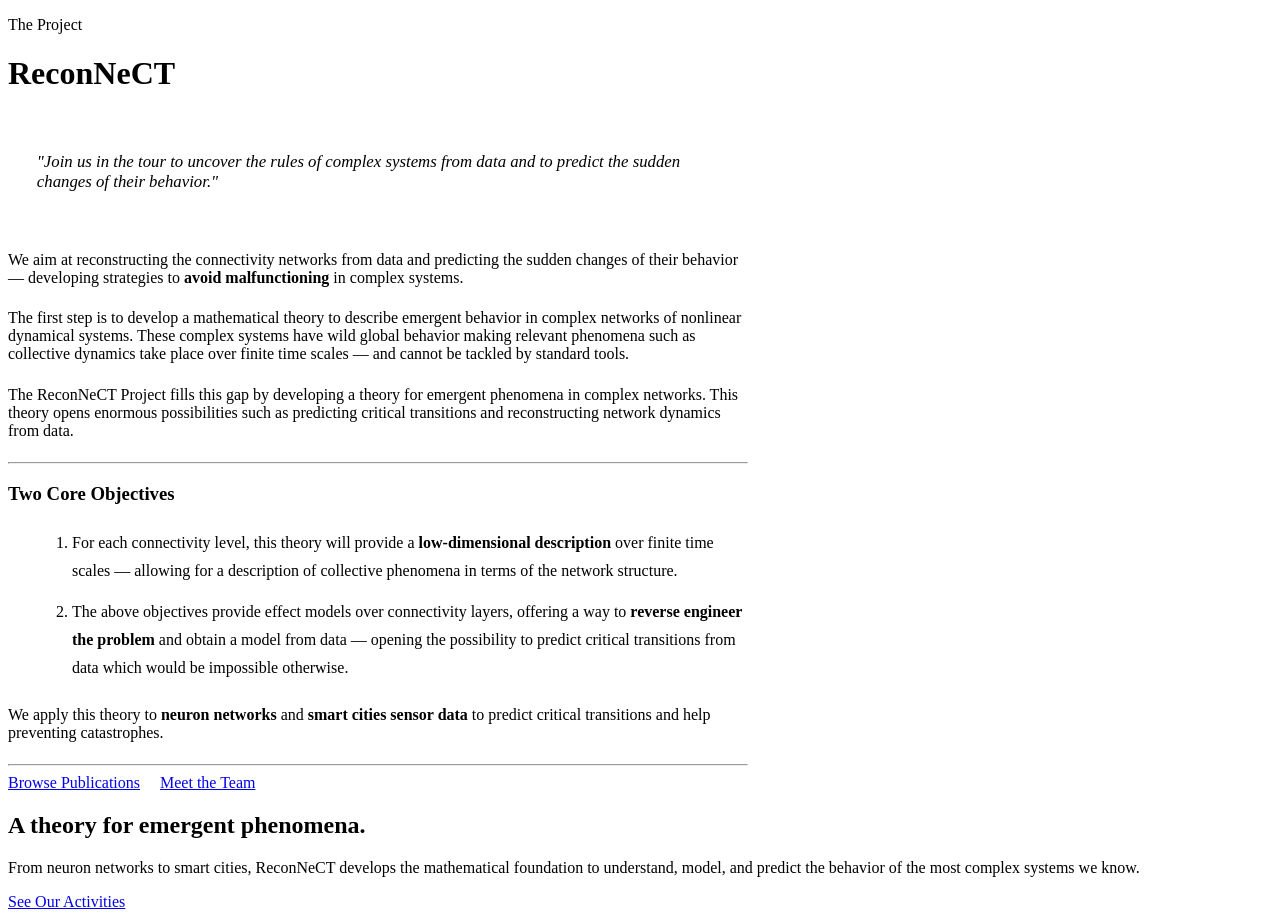
==== about.html @ 408f6dcd "feat: add about page" ====
<!DOCTYPE html>
<html lang="en">
<head>
  <meta charset="UTF-8">
  <meta name="viewport" content="width=device-width, initial-scale=1.0">
  <title>About — ReconNeCT</title>
  <link rel="stylesheet" href="css/style.css">
  <style>
    .about-body { max-width: 740px; }
    .about-body p { margin-bottom: 1.4rem; font-size: 1rem; }
    .about-body ol { margin: 1.5rem 0 1.5rem 1.5rem; }
    .about-body li { color: var(--muted); line-height: 1.75; margin-bottom: 0.8rem; }
    .quote-box {
      border-left: 3px solid var(--accent); padding: 1.2rem 1.8rem;
      background: var(--card); margin: 2.5rem 0;
      font-size: 1.05rem; color: var(--white); font-style: italic;
    }
    .two-col { display: grid; grid-template-columns: 1fr 1fr; gap: 3rem; margin-top: 3rem; }
    .two-col .card h3 { color: var(--white); margin-bottom: 0.6rem; }
    .two-col .card p  { font-size: 0.9rem; }
    @media (max-width: 700px) { .two-col { grid-template-columns: 1fr; } }
  </style>
</head>
<body>
<div class="page-wrap">

  <div class="page-hero">
    <p class="section-tag">The Project</p>
    <h1>ReconNeCT</h1>
  </div>

  <div class="content-area">
    <div class="about-body">

      <div class="quote-box reveal">
        "Join us in the tour to uncover the rules of complex systems from data and to predict the sudden changes of their behavior."
      </div>

      <p class="reveal">We aim at reconstructing the connectivity networks from data and predicting the sudden changes of their behavior — developing strategies to <strong>avoid malfunctioning</strong> in complex systems.</p>

      <p class="reveal">The first step is to develop a mathematical theory to describe emergent behavior in complex networks of nonlinear dynamical systems. These complex systems have wild global behavior making relevant phenomena such as collective dynamics take place over finite time scales — and cannot be tackled by standard tools.</p>

      <p class="reveal">The ReconNeCT Project fills this gap by developing a theory for emergent phenomena in complex networks. This theory opens enormous possibilities such as predicting critical transitions and reconstructing network dynamics from data.</p>

      <hr class="divider">

      <h3 style="color:var(--white); margin-bottom:1.2rem;" class="reveal">Two Core Objectives</h3>
      <ol>
        <li class="reveal">For each connectivity level, this theory will provide a <strong>low-dimensional description</strong> over finite time scales — allowing for a description of collective phenomena in terms of the network structure.</li>
        <li class="reveal">The above objectives provide effect models over connectivity layers, offering a way to <strong>reverse engineer the problem</strong> and obtain a model from data — opening the possibility to predict critical transitions from data which would be impossible otherwise.</li>
      </ol>

      <p class="reveal" style="margin-top:1.5rem;">We apply this theory to <strong>neuron networks</strong> and <strong>smart cities sensor data</strong> to predict critical transitions and help preventing catastrophes.</p>

      <hr class="divider">
      <div class="reveal">
        <a href="publications.html" class="btn btn-primary" style="margin-right:1rem;">Browse Publications</a>
        <a href="people.html" class="btn btn-outline">Meet the Team</a>
      </div>

    </div>

    <!-- HIGHLIGHT BAND -->
  </div>

  <div class="highlight-band">
    <div class="highlight-inner">
      <h2>A theory for emergent phenomena.</h2>
      <div class="reveal">
        <p>From neuron networks to smart cities, ReconNeCT develops the mathematical foundation to understand, model, and predict the behavior of the most complex systems we know.</p>
        <a href="activities.html" class="btn-light">See Our Activities</a>
      </div>
    </div>
  </div>

</div>
<script src="js/main.js"></script>
</body>
</html>
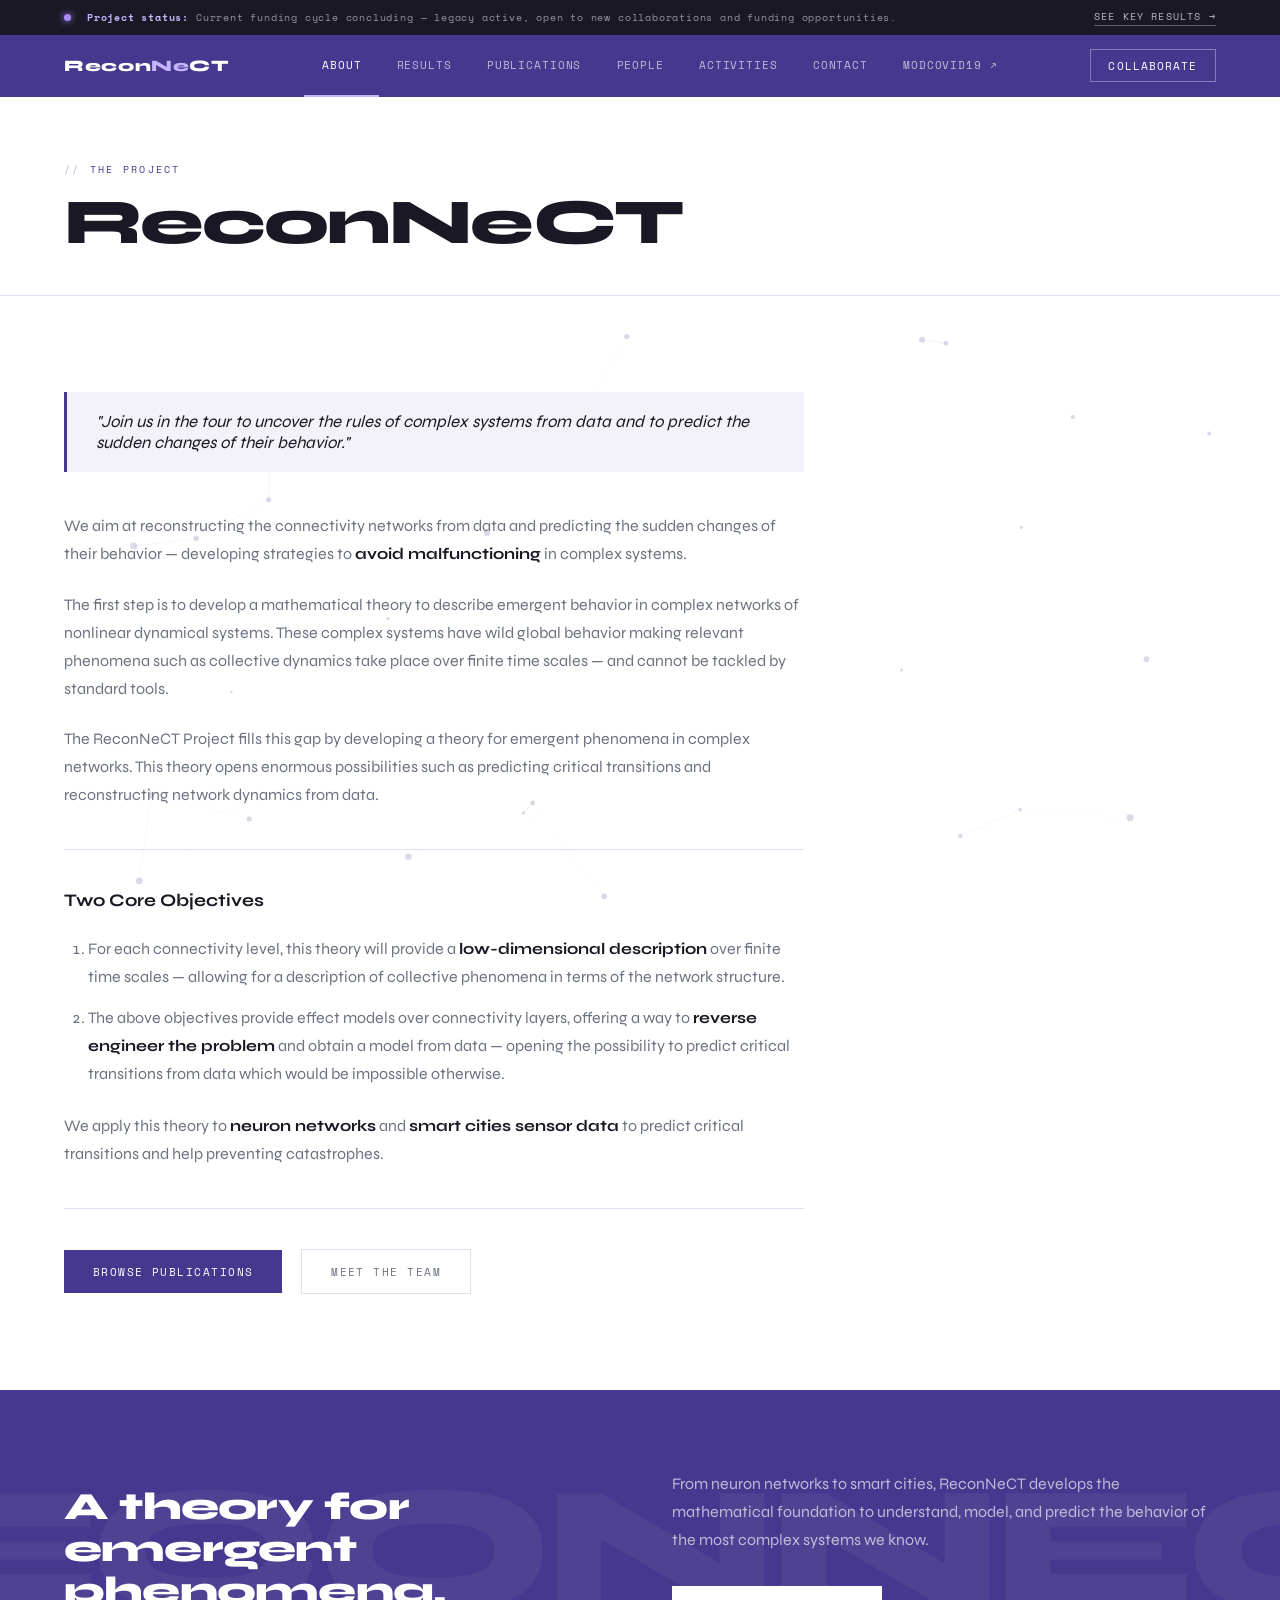
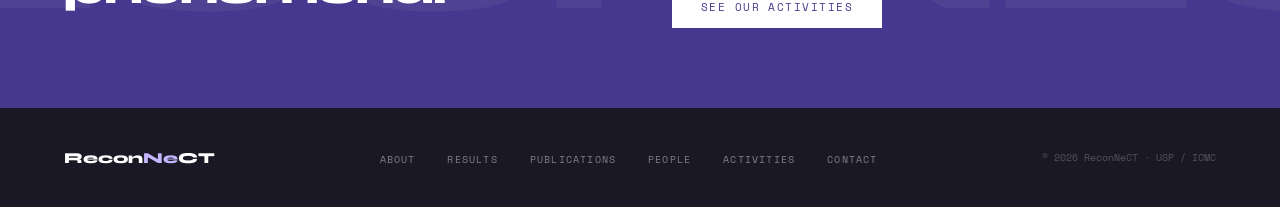
==== commit 3db0f678: "style: update color scheme and hover effects across multiple pages" ====
--- a/about.html
+++ b/about.html
@@ -13,10 +13,10 @@
     .quote-box {
       border-left: 3px solid var(--accent); padding: 1.2rem 1.8rem;
       background: var(--card); margin: 2.5rem 0;
-      font-size: 1.05rem; color: var(--white); font-style: italic;
+      font-size: 1.05rem; color: var(--text); font-style: italic;
     }
     .two-col { display: grid; grid-template-columns: 1fr 1fr; gap: 3rem; margin-top: 3rem; }
-    .two-col .card h3 { color: var(--white); margin-bottom: 0.6rem; }
+    .two-col .card h3 { color: var(--text); margin-bottom: 0.6rem; }
     .two-col .card p  { font-size: 0.9rem; }
     @media (max-width: 700px) { .two-col { grid-template-columns: 1fr; } }
   </style>
@@ -44,7 +44,7 @@
 
       <hr class="divider">
 
-      <h3 style="color:var(--white); margin-bottom:1.2rem;" class="reveal">Two Core Objectives</h3>
+      <h3 style="margin-bottom:1.2rem;" class="reveal">Two Core Objectives</h3>
       <ol>
         <li class="reveal">For each connectivity level, this theory will provide a <strong>low-dimensional description</strong> over finite time scales — allowing for a description of collective phenomena in terms of the network structure.</li>
         <li class="reveal">The above objectives provide effect models over connectivity layers, offering a way to <strong>reverse engineer the problem</strong> and obtain a model from data — opening the possibility to predict critical transitions from data which would be impossible otherwise.</li>
--- a/css/style.css
+++ b/css/style.css
@@ -0,0 +1,260 @@
+/* ═══════════════════════════════════════════
+   ReconNeCT — Global Stylesheet
+   ═══════════════════════════════════════════ */
+
+@import url('https://fonts.googleapis.com/css2?family=Syne:wght@400;700;800&family=Space+Mono:wght@400;700&display=swap');
+
+/* ─── TOKENS ─── */
+:root {
+  --bg:      #ffffff;
+  --bg2:     #f8f7fc;
+  --nav-bg:  #46388e;
+  --card:    #f3f1f9;
+  --accent:  #46388e;
+  --accent2: #7c6af7;
+  --text:    #1a1824;
+  --muted:   #6b7280;
+  --white:   #ffffff;
+  --border:  #e3dff0;
+  --border2: rgba(70,56,142,0.18);
+}
+
+*, *::before, *::after { box-sizing: border-box; margin: 0; padding: 0; }
+html { scroll-behavior: smooth; }
+
+body {
+  background: var(--bg);
+  color: var(--text);
+  font-family: 'Syne', sans-serif;
+  overflow-x: hidden;
+  min-height: 100vh;
+}
+
+/* animated canvas */
+#bg-canvas {
+  position: fixed; inset: 0;
+  z-index: 0; pointer-events: none;
+}
+
+a { color: inherit; text-decoration: none; }
+img { max-width: 100%; display: block; }
+
+/* ─── TYPOGRAPHY ─── */
+h1 { font-weight: 800; line-height: 1.0; letter-spacing: -0.03em; color: var(--text); }
+h2 { font-weight: 800; line-height: 1.1; letter-spacing: -0.02em; color: var(--text); }
+h3 { font-size: 1.1rem; font-weight: 700; color: var(--text); }
+p  { line-height: 1.75; color: var(--muted); }
+strong { color: var(--text); font-weight: 700; }
+
+/* ─── STATUS BANNER ─── */
+#status-banner {
+  position: relative; z-index: 999;
+  background: var(--text);
+  padding: 0.55rem 4rem;
+  display: flex; align-items: center; justify-content: space-between;
+  gap: 1rem; flex-wrap: wrap;
+}
+.status-dot {
+  width: 7px; height: 7px; border-radius: 50%;
+  background: #a78bfa; display: inline-block;
+  box-shadow: 0 0 7px #a78bfa; flex-shrink: 0;
+  animation: pulse 2.5s ease-in-out infinite;
+}
+@keyframes pulse {
+  0%, 100% { opacity: 1; }
+  50%       { opacity: 0.35; }
+}
+.status-text {
+  font-family: 'Space Mono', monospace; font-size: 0.63rem;
+  letter-spacing: 0.08em; color: rgba(255,255,255,0.55); flex: 1;
+}
+.status-text strong { color: #c4b5fd; font-weight: 700; }
+.status-cta {
+  font-family: 'Space Mono', monospace; font-size: 0.62rem;
+  letter-spacing: 0.12em; text-transform: uppercase;
+  color: rgba(255,255,255,0.7);
+  border-bottom: 1px solid rgba(255,255,255,0.3);
+  padding-bottom: 1px; transition: color 0.2s, border-color 0.2s;
+  white-space: nowrap;
+}
+.status-cta:hover { color: #fff; border-color: #fff; }
+
+/* ─── NAV ─── */
+nav {
+  position: sticky; top: 0; left: 0; right: 0;
+  z-index: 1000;
+  display: flex; align-items: center; justify-content: space-between;
+  padding: 0 4rem;
+  height: 62px;
+  background: var(--nav-bg);
+  box-shadow: 0 1px 0 rgba(255,255,255,0.08);
+}
+
+.nav-logo {
+  font-size: 1rem; font-weight: 800; letter-spacing: 0.04em;
+  color: #fff;
+}
+.nav-logo span { color: #c4b5fd; }
+
+.nav-links { display: flex; gap: 0; list-style: none; height: 100%; }
+.nav-links li { display: flex; }
+.nav-links a {
+  color: rgba(255,255,255,0.65);
+  font-family: 'Space Mono', monospace;
+  font-size: 0.68rem; letter-spacing: 0.08em; text-transform: uppercase;
+  padding: 0 1.1rem;
+  display: flex; align-items: center;
+  border-bottom: 2px solid transparent;
+  transition: color 0.2s, border-color 0.2s;
+}
+.nav-links a:hover { color: #fff; }
+.nav-links a.active { color: #fff; border-bottom-color: #c4b5fd; }
+
+.nav-cta {
+  font-family: 'Space Mono', monospace;
+  font-size: 0.68rem; letter-spacing: 0.1em; text-transform: uppercase;
+  color: #fff; border: 1px solid rgba(255,255,255,0.35);
+  padding: 0.45rem 1.1rem;
+  transition: background 0.2s, border-color 0.2s;
+}
+.nav-cta:hover { background: rgba(255,255,255,0.1); border-color: rgba(255,255,255,0.7); }
+
+.nav-burger { display: none; flex-direction: column; gap: 5px; cursor: pointer; background: none; border: none; padding: 4px; }
+.nav-burger span { display: block; width: 22px; height: 2px; background: rgba(255,255,255,0.6); transition: 0.3s; }
+
+/* ─── PAGE WRAP ─── */
+.page-wrap { position: relative; z-index: 10; }
+
+/* ─── SECTION TAG ─── */
+.section-tag {
+  font-family: 'Space Mono', monospace;
+  font-size: 0.63rem; letter-spacing: 0.22em; text-transform: uppercase;
+  color: var(--accent); margin-bottom: 0.8rem;
+  display: flex; align-items: center; gap: 0.6rem;
+}
+.section-tag::before { content: '//'; opacity: 0.4; }
+
+/* ─── PAGE HERO (inner pages) ─── */
+.page-hero {
+  padding: 4rem 4rem 2.5rem;
+  border-bottom: 1px solid var(--border);
+  background: var(--bg);
+}
+.page-hero h1 { font-size: clamp(2.2rem, 5vw, 4rem); }
+
+/* ─── CONTENT AREA ─── */
+.content-area { padding: 3.5rem 4rem 6rem; max-width: 1300px; margin: 0 auto; }
+
+/* ─── DIVIDER ─── */
+hr.divider { border: none; border-top: 1px solid var(--border); margin: 2.5rem 0; }
+
+/* ─── BUTTONS ─── */
+.btn {
+  display: inline-block;
+  font-family: 'Space Mono', monospace;
+  font-size: 0.7rem; letter-spacing: 0.13em; text-transform: uppercase;
+  padding: 0.8rem 1.8rem;
+  transition: 0.2s;
+}
+.btn-primary { color: #fff; background: var(--accent); }
+.btn-primary:hover { background: var(--accent2); }
+.btn-outline { color: var(--muted); border: 1px solid var(--border); background: transparent; }
+.btn-outline:hover { border-color: var(--accent); color: var(--accent); }
+
+.btn-ghost {
+  font-family: 'Space Mono', monospace;
+  font-size: 0.7rem; letter-spacing: 0.13em; text-transform: uppercase;
+  color: var(--muted); display: inline-flex; align-items: center; gap: 0.4rem;
+  transition: color 0.2s;
+}
+.btn-ghost:hover { color: var(--accent); }
+.btn-ghost::after { content: '→'; transition: transform 0.2s; }
+.btn-ghost:hover::after { transform: translateX(4px); }
+
+/* ─── CARD ─── */
+.card {
+  background: var(--bg); border: 1px solid var(--border);
+  padding: 2rem; position: relative; overflow: hidden; transition: border-color 0.25s, box-shadow 0.25s;
+}
+.card::before {
+  content: ''; position: absolute; top: 0; left: 0;
+  width: 100%; height: 2px; background: var(--accent);
+  transform: scaleX(0); transform-origin: left; transition: transform 0.35s;
+}
+.card:hover { border-color: var(--border2); box-shadow: 0 4px 20px rgba(70,56,142,0.07); }
+.card:hover::before { transform: scaleX(1); }
+
+/* ─── HIGHLIGHT BAND ─── */
+.highlight-band {
+  position: relative; z-index: 10;
+  background: var(--nav-bg); padding: 5rem 4rem; overflow: hidden;
+}
+.highlight-band::before {
+  content: 'RECONNECT'; position: absolute;
+  font-size: 14vw; font-weight: 800;
+  color: rgba(255,255,255,0.05);
+  top: 50%; left: 50%; transform: translate(-50%, -50%);
+  white-space: nowrap; letter-spacing: -0.05em; pointer-events: none;
+}
+.highlight-inner {
+  max-width: 1300px; margin: 0 auto;
+  display: grid; grid-template-columns: 1fr 1fr; gap: 4rem; align-items: center;
+}
+.highlight-band h2 { font-size: clamp(1.8rem, 3vw, 2.8rem); color: #fff; }
+.highlight-band p  { color: rgba(255,255,255,0.65); font-size: 1rem; line-height: 1.75; margin-bottom: 2rem; }
+.btn-light {
+  font-family: 'Space Mono', monospace;
+  font-size: 0.7rem; letter-spacing: 0.13em; text-transform: uppercase;
+  color: var(--nav-bg); background: #fff;
+  padding: 0.8rem 1.8rem; display: inline-block; transition: opacity 0.2s;
+}
+.btn-light:hover { opacity: 0.85; }
+
+/* ─── FOOTER ─── */
+footer {
+  position: relative; z-index: 10;
+  background: var(--text);
+  padding: 2.5rem 4rem;
+  display: flex; justify-content: space-between; align-items: center; flex-wrap: wrap; gap: 1.5rem;
+}
+.footer-logo { font-size: 0.95rem; font-weight: 800; color: #fff; }
+.footer-logo span { color: #c4b5fd; }
+.footer-links { display: flex; gap: 2rem; list-style: none; flex-wrap: wrap; }
+.footer-links a {
+  font-family: 'Space Mono', monospace;
+  font-size: 0.62rem; letter-spacing: 0.12em; text-transform: uppercase;
+  color: rgba(255,255,255,0.45); transition: color 0.2s;
+}
+.footer-links a:hover { color: #fff; }
+.footer-copy {
+  font-family: 'Space Mono', monospace;
+  font-size: 0.62rem; color: rgba(255,255,255,0.25);
+}
+
+/* ─── ANIMATIONS ─── */
+@keyframes fadeUp {
+  from { opacity: 0; transform: translateY(20px); }
+  to   { opacity: 1; transform: none; }
+}
+.reveal { opacity: 0; transform: translateY(24px); transition: opacity 0.7s, transform 0.7s; }
+.reveal.visible { opacity: 1; transform: none; }
+
+/* ─── RESPONSIVE ─── */
+@media (max-width: 900px) {
+  nav { padding: 0 1.5rem; }
+  #status-banner { padding: 0.55rem 1.5rem; }
+  .nav-links {
+    display: none; flex-direction: column; height: auto;
+    position: absolute; top: 100%; left: 0; right: 0;
+    background: var(--nav-bg); padding: 1rem 1.5rem;
+    border-top: 1px solid rgba(255,255,255,0.08); gap: 0;
+  }
+  .nav-links.open { display: flex; }
+  .nav-links a { padding: 0.7rem 0; border-bottom: 1px solid rgba(255,255,255,0.08); border-left: none; }
+  .nav-burger { display: flex; }
+  .nav-cta { display: none; }
+  .page-hero, .content-area { padding-left: 1.5rem; padding-right: 1.5rem; }
+  footer { padding: 2rem 1.5rem; flex-direction: column; align-items: flex-start; }
+  .highlight-band { padding: 3.5rem 1.5rem; }
+  .highlight-inner { grid-template-columns: 1fr; gap: 2rem; }
+}
